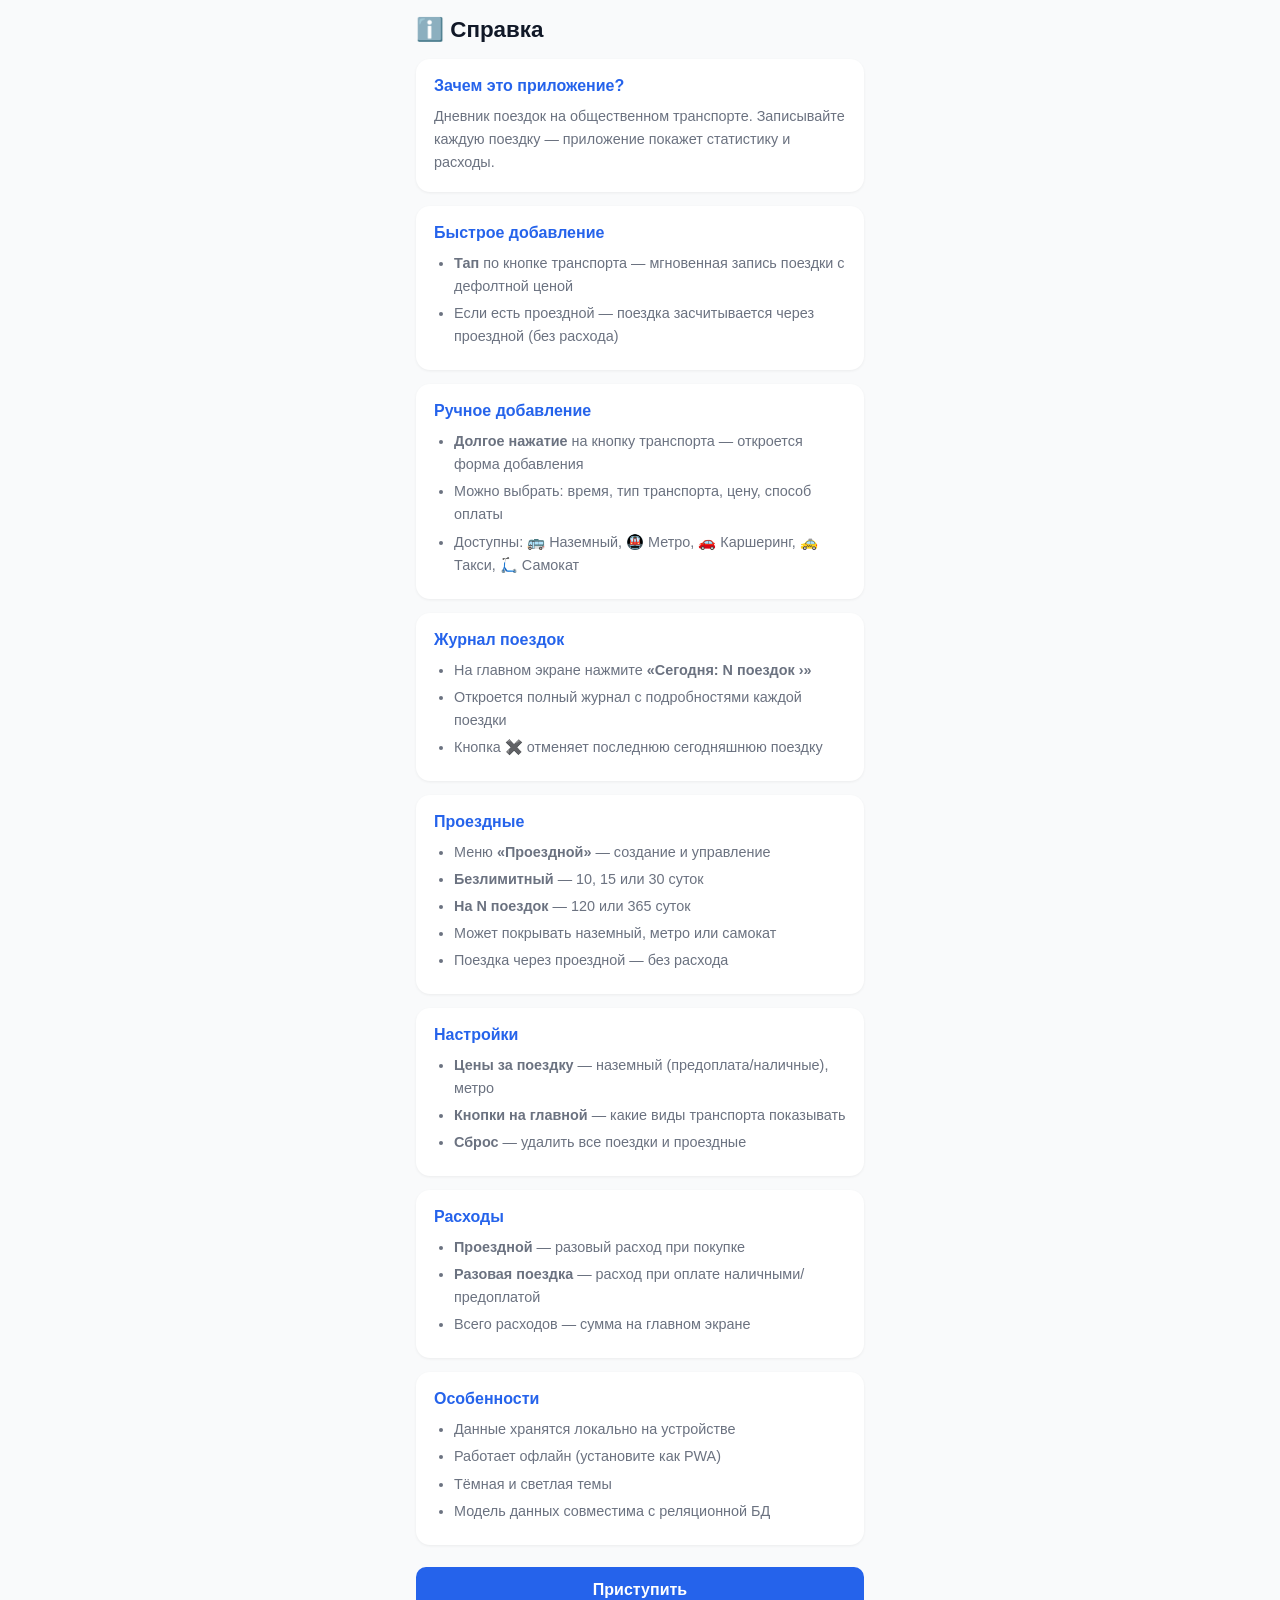
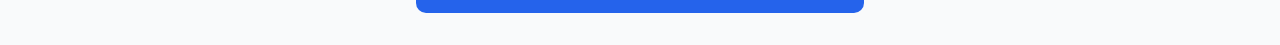
==== help.html @ 97ce7624 "Дневник поездок и расходов - нормализованная модель данных - Базовый дневник: тап/долгое нажатие для" ====
<!DOCTYPE html>
<html lang="ru">
<head>
    <meta charset="UTF-8">
    <meta name="viewport" content="width=device-width, initial-scale=1.0, user-scalable=no">
    <meta name="theme-color" content="#2563eb">
    <meta name="apple-mobile-web-app-capable" content="yes">
    <title>Справка</title>
    <link rel="manifest" href="manifest.json?v=10">
    <link rel="stylesheet" href="style.css?v=10">
    <style>
        .help-card {
            background: var(--card-bg);
            border-radius: 14px;
            padding: 18px;
            margin-bottom: 14px;
            box-shadow: 0 1px 3px rgba(0,0,0,0.06);
        }
        .help-card h3 {
            font-size: 1rem;
            margin-bottom: 10px;
            color: var(--blue);
        }
        .help-card p, .help-card li {
            font-size: 0.9rem;
            color: var(--text-secondary);
            line-height: 1.6;
        }
        .help-card ul {
            padding-left: 20px;
            margin-top: 6px;
        }
        .help-card li {
            margin-bottom: 4px;
        }
        .help-start {
            width: 100%;
            padding: 14px;
            background: var(--blue);
            color: white;
            border: none;
            border-radius: 10px;
            font-size: 1rem;
            font-weight: 600;
            cursor: pointer;
            margin-top: 8px;
        }
    </style>
</head>
<body>
    <div id="app">
        <div class="screen active">
            <div id="back-wrap">
                <a href="index.html" class="back-link" style="display:inline-block;margin-bottom:16px;color:var(--blue);text-decoration:none;font-size:0.9rem">← Назад</a>
            </div>
            <h1>ℹ️ Справка</h1>

            <div class="help-card">
                <h3>Зачем это приложение?</h3>
                <p>Дневник поездок на общественном транспорте. Записывайте каждую поездку — приложение покажет статистику и расходы.</p>
            </div>

            <div class="help-card">
                <h3>Быстрое добавление</h3>
                <ul>
                    <li><strong>Тап</strong> по кнопке транспорта — мгновенная запись поездки с дефолтной ценой</li>
                    <li>Если есть проездной — поездка засчитывается через проездной (без расхода)</li>
                </ul>
            </div>

            <div class="help-card">
                <h3>Ручное добавление</h3>
                <ul>
                    <li><strong>Долгое нажатие</strong> на кнопку транспорта — откроется форма добавления</li>
                    <li>Можно выбрать: время, тип транспорта, цену, способ оплаты</li>
                    <li>Доступны: 🚌 Наземный, 🚇 Метро, 🚗 Каршеринг, 🚕 Такси, 🛴 Самокат</li>
                </ul>
            </div>

            <div class="help-card">
                <h3>Журнал поездок</h3>
                <ul>
                    <li>На главном экране нажмите <strong>«Сегодня: N поездок ›»</strong></li>
                    <li>Откроется полный журнал с подробностями каждой поездки</li>
                    <li>Кнопка <strong>✖️</strong> отменяет последнюю сегодняшнюю поездку</li>
                </ul>
            </div>

            <div class="help-card">
                <h3>Проездные</h3>
                <ul>
                    <li>Меню <strong>«Проездной»</strong> — создание и управление</li>
                    <li><strong>Безлимитный</strong> — 10, 15 или 30 суток</li>
                    <li><strong>На N поездок</strong> — 120 или 365 суток</li>
                    <li>Может покрывать наземный, метро или самокат</li>
                    <li>Поездка через проездной — без расхода</li>
                </ul>
            </div>

            <div class="help-card">
                <h3>Настройки</h3>
                <ul>
                    <li><strong>Цены за поездку</strong> — наземный (предоплата/наличные), метро</li>
                    <li><strong>Кнопки на главной</strong> — какие виды транспорта показывать</li>
                    <li><strong>Сброс</strong> — удалить все поездки и проездные</li>
                </ul>
            </div>

            <div class="help-card">
                <h3>Расходы</h3>
                <ul>
                    <li><strong>Проездной</strong> — разовый расход при покупке</li>
                    <li><strong>Разовая поездка</strong> — расход при оплате наличными/предоплатой</li>
                    <li>Всего расходов — сумма на главном экране</li>
                </ul>
            </div>

            <div class="help-card">
                <h3>Особенности</h3>
                <ul>
                    <li>Данные хранятся локально на устройстве</li>
                    <li>Работает офлайн (установите как PWA)</li>
                    <li>Тёмная и светлая темы</li>
                    <li>Модель данных совместима с реляционной БД</li>
                </ul>
            </div>

            <button id="btn-start" class="help-start hidden">Приступить</button>
        </div>
    </div>
    <script>
        (function() {
            const THEME_KEY = 'transit_theme';
            const HELP_KEY = 'transit_help_seen';
            const saved = localStorage.getItem(THEME_KEY) || 'light';
            document.documentElement.setAttribute('data-theme', saved);

            const btn = document.getElementById('btn-start');
            const backWrap = document.getElementById('back-wrap');

            if (!localStorage.getItem(HELP_KEY)) {
                btn.classList.remove('hidden');
                backWrap.classList.add('hidden');
                btn.addEventListener('click', function() {
                    localStorage.setItem(HELP_KEY, '1');
                    window.location.href = 'index.html';
                });
            }

            document.getElementById('btn-theme').addEventListener('click', function() {
                const current = document.documentElement.getAttribute('data-theme');
                const next = current === 'dark' ? 'light' : 'dark';
                localStorage.setItem(THEME_KEY, next);
                document.documentElement.setAttribute('data-theme', next);
                this.textContent = next === 'dark' ? '☀️' : '🌙';
            });
        })();
    </script>
</body>
</html>
---- style.css ----
* {
    margin: 0;
    padding: 0;
    box-sizing: border-box;
}

.hidden {
    display: none !important;
}

:root {
    --blue: #2563eb;
    --green: #16a34a;
    --red: #dc2626;
    --gray: #6b7280;
    --yellow: #f59e0b;
    --light-gray: #f3f4f6;
    --border: #e5e7eb;
    --bg: #f9fafb;
    --card-bg: #ffffff;
    --text: #111827;
    --text-secondary: #6b7280;
}

[data-theme="dark"] {
    --blue: #3b82f6;
    --green: #22c55e;
    --red: #ef4444;
    --gray: #9ca3af;
    --yellow: #fbbf24;
    --light-gray: #374151;
    --border: #4b5563;
    --bg: #111827;
    --card-bg: #1f2937;
    --text: #f9fafb;
    --text-secondary: #9ca3af;
}

body {
    font-family: -apple-system, BlinkMacSystemFont, 'Segoe UI', Roboto, sans-serif;
    background: var(--bg);
    color: var(--text);
    min-height: 100dvh;
    -webkit-tap-highlight-color: transparent;
}

#app {
    max-width: 480px;
    margin: 0 auto;
    padding: 16px;
    padding-bottom: 32px;
}

.screen {
    display: none;
}

.screen.active {
    display: block;
}

h1 {
    font-size: 1.4rem;
    margin-bottom: 16px;
}

.header {
    display: flex;
    justify-content: space-between;
    align-items: center;
    margin-bottom: 16px;
}

.header-buttons {
    display: flex;
    align-items: center;
    gap: 8px;
}

.header h1 {
    margin-bottom: 0;
}

.btn-link {
    background: none;
    border: none;
    color: var(--text-secondary);
    font-size: 0.85rem;
    cursor: pointer;
    text-decoration: none;
}

.btn-theme {
    background: none;
    border: none;
    font-size: 1.2rem;
    cursor: pointer;
    padding: 4px;
}

.section-title {
    font-size: 0.8rem;
    font-weight: 600;
    text-transform: uppercase;
    letter-spacing: 0.05em;
    color: var(--text-secondary);
    margin-bottom: 10px;
}

.card {
    background: var(--card-bg);
    border-radius: 14px;
    padding: 16px;
    margin-bottom: 12px;
    box-shadow: 0 1px 3px rgba(0,0,0,0.06);
}

.card-title {
    font-size: 0.8rem;
    font-weight: 600;
    text-transform: uppercase;
    letter-spacing: 0.05em;
    color: var(--text-secondary);
    margin-bottom: 10px;
}

.banner {
    padding: 10px 14px;
    border-radius: 10px;
    text-align: center;
    font-weight: 600;
    font-size: 0.9rem;
    margin-bottom: 12px;
}

.banner-warn {
    background: #fef3c7;
    color: #92400e;
}

.banner-lost {
    background: #fee2e2;
    color: #991b1b;
}

[data-theme="dark"] .banner-warn {
    background: #451a03;
    color: #fbbf24;
}

[data-theme="dark"] .banner-lost {
    background: #450a0a;
    color: #fca5a5;
}

.pass-card .pass-info-line {
    text-align: center;
    font-size: 0.95rem;
    font-weight: 600;
    margin-bottom: 10px;
}

.progress-bar {
    width: 100%;
    height: 8px;
    background: var(--light-gray);
    border-radius: 4px;
    overflow: hidden;
    margin-bottom: 8px;
}

.progress-fill {
    height: 100%;
    background: var(--blue);
    border-radius: 4px;
    transition: width 0.3s;
    width: 0%;
}

.pass-progress-text {
    text-align: center;
    font-size: 0.85rem;
    font-weight: 600;
    margin-bottom: 4px;
}

.pass-remaining {
    text-align: center;
    font-size: 0.8rem;
    color: var(--text-secondary);
    margin-bottom: 10px;
}

.pass-actions {
    display: flex;
    justify-content: center;
    gap: 8px;
}

.btn-pass-action {
    padding: 6px 14px;
    border: 1px solid var(--border);
    border-radius: 8px;
    background: var(--card-bg);
    color: var(--text-secondary);
    font-size: 0.8rem;
    cursor: pointer;
}

.btn-pass-lost {
    color: var(--red);
    border-color: var(--red);
}

.btn-pass-restore {
    color: var(--green);
    border-color: var(--green);
}

.btn-pass-delete {
    color: var(--red);
    border-color: var(--red);
}

.trips-today {
    display: flex;
    justify-content: space-between;
    align-items: center;
    font-size: 0.95rem;
    margin-bottom: 12px;
}

.trips-buttons {
    display: flex;
    gap: 10px;
    margin-bottom: 8px;
}

.btn-trip-add {
    flex: 1;
    display: flex;
    align-items: center;
    justify-content: center;
    padding: 18px 12px;
    border: 2px solid var(--blue);
    border-radius: 14px;
    background: var(--card-bg);
    color: var(--blue);
    font-size: 1.1rem;
    font-weight: 600;
    cursor: pointer;
    transition: all 0.15s;
    user-select: none;
    -webkit-user-select: none;
}

.btn-trip-add:active {
    background: var(--blue);
    color: white;
}

.trips-hint {
    text-align: center;
    font-size: 0.75rem;
    color: var(--text-secondary);
    margin-bottom: 8px;
}

.btn-undo-inline {
    background: none;
    border: none;
    color: var(--red);
    font-size: 0.85rem;
    cursor: pointer;
    padding: 6px;
    display: block;
    margin: 0 auto;
}

.journal-list {
    display: flex;
    flex-direction: column;
    gap: 2px;
}

.journal-row {
    display: grid;
    grid-template-columns: 50px 1fr 80px 70px;
    gap: 6px;
    padding: 8px 0;
    font-size: 0.85rem;
    border-bottom: 1px solid var(--light-gray);
    align-items: center;
}

.journal-row:last-child {
    border-bottom: none;
}

.journal-time {
    color: var(--text-secondary);
}

.journal-transport {
    font-weight: 500;
}

.journal-payment {
    color: var(--text-secondary);
    font-size: 0.8rem;
}

.journal-price {
    text-align: right;
    font-weight: 500;
}

.no-trips {
    text-align: center;
    color: var(--text-secondary);
    font-size: 0.85rem;
    padding: 12px 0;
}

.today-link {
    display: flex;
    justify-content: space-between;
    align-items: center;
    font-size: 1rem;
    color: var(--text);
    text-decoration: none;
    padding: 4px 0 12px;
}

.today-expenses-wrap {
    color: var(--text-secondary);
    font-size: 0.9rem;
}

.stat-row {
    display: flex;
    justify-content: space-between;
    padding: 6px 0;
    font-size: 0.9rem;
}

.stat-divider {
    height: 1px;
    background: var(--border);
    margin: 4px 0;
}

.modal {
    display: none;
    position: fixed;
    inset: 0;
    background: rgba(0,0,0,0.4);
    z-index: 100;
    align-items: flex-end;
    justify-content: center;
}

.modal.active {
    display: flex;
}

.modal-content {
    background: var(--card-bg);
    border-radius: 16px 16px 0 0;
    padding: 20px;
    width: 100%;
    max-width: 480px;
    animation: slideUp 0.2s ease;
}

@keyframes slideUp {
    from { transform: translateY(100%); }
    to { transform: translateY(0); }
}

.modal-header {
    font-size: 1rem;
    font-weight: 600;
    margin-bottom: 16px;
    text-align: center;
}

.modal-buttons {
    display: flex;
    gap: 10px;
    margin-top: 16px;
}

.btn-modal {
    flex: 1;
    padding: 12px;
    border: none;
    border-radius: 10px;
    font-size: 0.95rem;
    font-weight: 600;
    cursor: pointer;
}

.btn-modal-cancel {
    background: var(--light-gray);
    color: var(--text);
}

.btn-modal-save {
    background: var(--blue);
    color: white;
}

.form-group {
    margin-bottom: 14px;
}

.form-group label {
    display: block;
    font-weight: 500;
    margin-bottom: 6px;
    font-size: 0.85rem;
}

.form-group input[type="date"],
.form-group input[type="number"],
.form-group input[type="time"],
.form-group select {
    width: 100%;
    padding: 10px 12px;
    border: 1px solid var(--border);
    border-radius: 10px;
    font-size: 0.95rem;
    background: var(--card-bg);
    color: var(--text);
    -webkit-appearance: none;
}

.pass-type-buttons,
.transport-buttons,
.duration-buttons {
    display: flex;
    gap: 8px;
}

.pass-type-btn,
.transport-btn,
.duration-btn {
    flex: 1;
    padding: 10px 6px;
    border: 2px solid var(--border);
    border-radius: 10px;
    background: var(--card-bg);
    color: var(--text);
    font-size: 0.8rem;
    font-weight: 500;
    cursor: pointer;
    transition: all 0.15s;
}

.pass-type-btn.selected,
.transport-btn.selected,
.duration-btn.selected {
    border-color: var(--blue);
    background: var(--blue);
    color: white;
}

.btn-primary {
    width: 100%;
    padding: 14px;
    background: var(--blue);
    color: white;
    border: none;
    border-radius: 10px;
    font-size: 1rem;
    font-weight: 600;
    cursor: pointer;
    margin-top: 4px;
    margin-bottom: 8px;
}

.btn-secondary {
    width: 100%;
    padding: 12px;
    background: none;
    color: var(--text-secondary);
    border: 1px solid var(--border);
    border-radius: 10px;
    font-size: 0.9rem;
    cursor: pointer;
    margin-bottom: 16px;
}

.ad-block {
    margin-top: 16px;
    text-align: center;
}

.btn-reset {
    width: 100%;
    padding: 14px;
    background: none;
    color: var(--red);
    border: 1px solid var(--red);
    border-radius: 10px;
    font-size: 0.95rem;
    font-weight: 600;
    cursor: pointer;
}
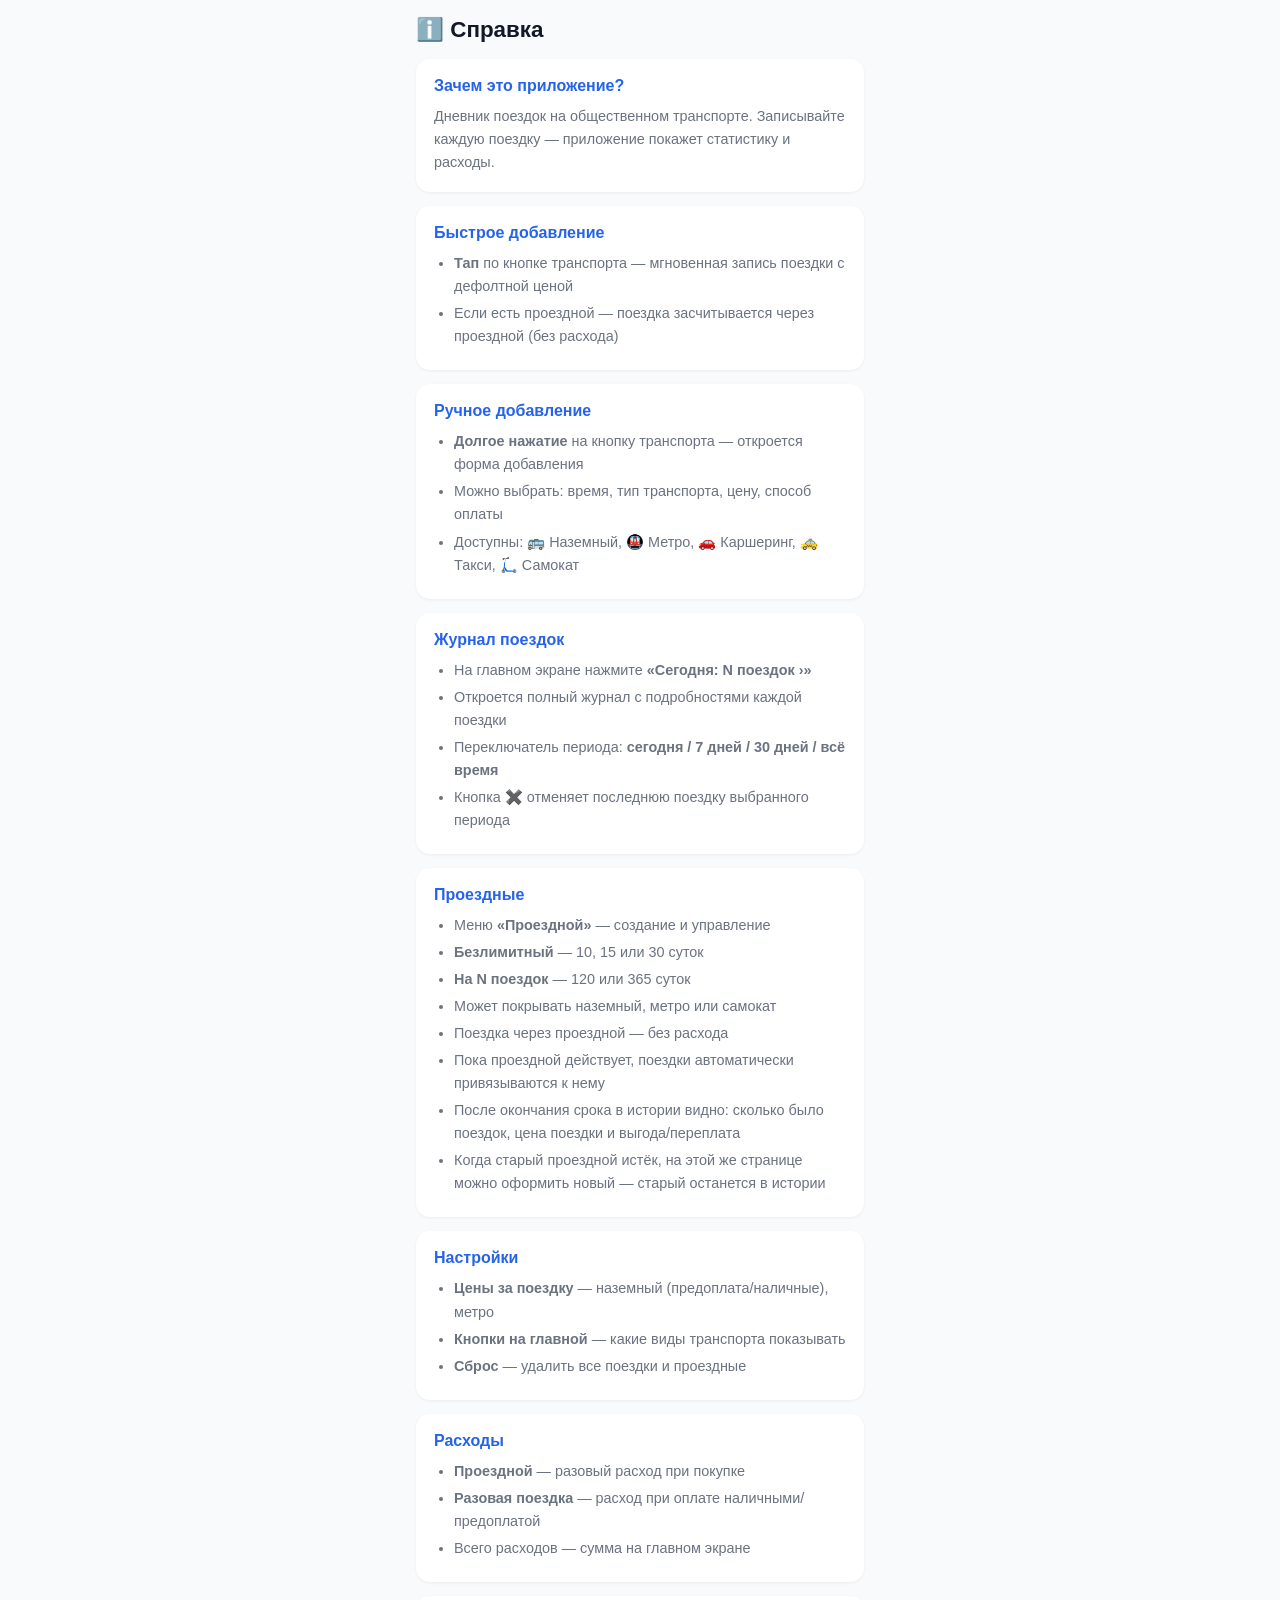
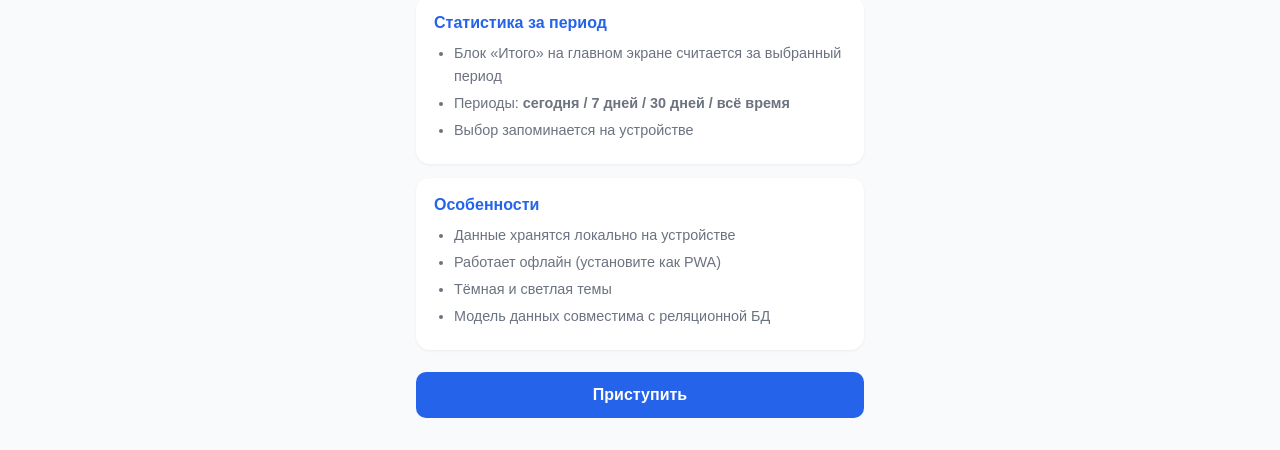
==== commit f7bc3024: "Статистика за период и учёт поездок по проездному - Главный экран: переключатель периода для блока «" ====
--- a/help.html
+++ b/help.html
@@ -6,8 +6,8 @@
     <meta name="theme-color" content="#2563eb">
     <meta name="apple-mobile-web-app-capable" content="yes">
     <title>Справка</title>
-    <link rel="manifest" href="manifest.json?v=10">
-    <link rel="stylesheet" href="style.css?v=10">
+    <link rel="manifest" href="manifest.json?v=12">
+    <link rel="stylesheet" href="style.css?v=12">
     <style>
         .help-card {
             background: var(--card-bg);
@@ -82,7 +82,8 @@
                 <ul>
                     <li>На главном экране нажмите <strong>«Сегодня: N поездок ›»</strong></li>
                     <li>Откроется полный журнал с подробностями каждой поездки</li>
-                    <li>Кнопка <strong>✖️</strong> отменяет последнюю сегодняшнюю поездку</li>
+                    <li>Переключатель периода: <strong>сегодня / 7 дней / 30 дней / всё время</strong></li>
+                    <li>Кнопка <strong>✖️</strong> отменяет последнюю поездку выбранного периода</li>
                 </ul>
             </div>
 
@@ -94,6 +95,9 @@
                     <li><strong>На N поездок</strong> — 120 или 365 суток</li>
                     <li>Может покрывать наземный, метро или самокат</li>
                     <li>Поездка через проездной — без расхода</li>
+                    <li>Пока проездной действует, поездки автоматически привязываются к нему</li>
+                    <li>После окончания срока в истории видно: сколько было поездок, цена поездки и выгода/переплата</li>
+                    <li>Когда старый проездной истёк, на этой же странице можно оформить новый — старый останется в истории</li>
                 </ul>
             </div>
 
@@ -112,6 +116,15 @@
                     <li><strong>Проездной</strong> — разовый расход при покупке</li>
                     <li><strong>Разовая поездка</strong> — расход при оплате наличными/предоплатой</li>
                     <li>Всего расходов — сумма на главном экране</li>
+                </ul>
+            </div>
+
+            <div class="help-card">
+                <h3>Статистика за период</h3>
+                <ul>
+                    <li>Блок «Итого» на главном экране считается за выбранный период</li>
+                    <li>Периоды: <strong>сегодня / 7 дней / 30 дней / всё время</strong></li>
+                    <li>Выбор запоминается на устройстве</li>
                 </ul>
             </div>
 
--- a/style.css
+++ b/style.css
@@ -98,6 +98,21 @@
     padding: 4px;
 }
 
+.btn-header-settings {
+    background: none;
+    border: none;
+    font-size: 1.1rem;
+    cursor: pointer;
+    padding: 2px 4px;
+    text-decoration: none;
+    opacity: 0.6;
+    transition: opacity 0.15s;
+}
+
+.btn-header-settings:hover {
+    opacity: 1;
+}
+
 .section-title {
     font-size: 0.8rem;
     font-weight: 600;
@@ -122,6 +137,42 @@
     letter-spacing: 0.05em;
     color: var(--text-secondary);
     margin-bottom: 10px;
+}
+
+.period-switch {
+    display: flex;
+    gap: 4px;
+    background: var(--light-gray);
+    border-radius: 10px;
+    padding: 3px;
+    margin-bottom: 12px;
+}
+
+.period-btn {
+    flex: 1 1 0;
+    border: none;
+    background: none;
+    color: var(--text-secondary);
+    font-family: inherit;
+    font-size: 0.78rem;
+    font-weight: 500;
+    padding: 7px 2px;
+    border-radius: 8px;
+    cursor: pointer;
+    white-space: nowrap;
+    transition: background 0.15s, color 0.15s;
+}
+
+.period-btn.selected {
+    background: var(--card-bg);
+    color: var(--blue);
+    font-weight: 600;
+    box-shadow: 0 1px 2px rgba(0,0,0,0.08);
+}
+
+.stat-empty {
+    color: var(--text-secondary);
+    font-size: 0.85rem;
 }
 
 .banner {
@@ -191,10 +242,117 @@
     margin-bottom: 10px;
 }
 
-.pass-actions {
-    display: flex;
-    justify-content: center;
+.pass-stats-line {
+    text-align: center;
+    font-size: 0.78rem;
+    color: var(--text-secondary);
+    line-height: 1.4;
+    margin-bottom: 10px;
+    padding-top: 8px;
+    border-top: 1px solid var(--border);
+}
+
+.pass-history-item {
+    padding: 12px 0;
+    border-top: 1px solid var(--border);
+}
+
+.pass-history-item:first-child {
+    padding-top: 0;
+    border-top: none;
+}
+
+.pass-history-item:last-child {
+    padding-bottom: 0;
+}
+
+.pass-history-dates,
+.pass-history-status {
+    font-size: 0.8rem;
+    color: var(--text-secondary);
+}
+
+.pass-history-stats {
+    display: flex;
+    justify-content: space-between;
     gap: 8px;
+    flex-wrap: wrap;
+    font-size: 0.8rem;
+    color: var(--text-secondary);
+    padding-top: 6px;
+}
+
+.saving-good {
+    color: var(--green);
+    font-weight: 600;
+}
+
+.saving-bad {
+    color: var(--red);
+    font-weight: 600;
+}
+
+.pass-header-row {
+    display: flex;
+    justify-content: space-between;
+    align-items: center;
+    margin-bottom: 10px;
+}
+
+.pass-header-row .pass-info-line {
+    text-align: left;
+    margin-bottom: 0;
+}
+
+.btn-pass-settings {
+    background: none;
+    border: none;
+    font-size: 1.1rem;
+    cursor: pointer;
+    padding: 2px 4px;
+    opacity: 0.5;
+    transition: opacity 0.15s;
+}
+
+.btn-pass-settings:hover {
+    opacity: 1;
+}
+
+.pass-settings-menu {
+    display: flex;
+    flex-direction: column;
+    gap: 4px;
+    margin-top: 10px;
+    padding-top: 10px;
+    border-top: 1px solid var(--border);
+}
+
+.pass-settings-item {
+    width: 100%;
+    padding: 10px;
+    border: none;
+    border-radius: 8px;
+    background: none;
+    text-align: left;
+    font-size: 0.9rem;
+    cursor: pointer;
+    transition: background 0.15s;
+}
+
+.pass-settings-item:active {
+    background: var(--light-gray);
+}
+
+.pass-settings-lost {
+    color: var(--red);
+}
+
+.pass-settings-restore {
+    color: var(--green);
+}
+
+.pass-settings-delete {
+    color: var(--red);
 }
 
 .btn-pass-action {
@@ -232,12 +390,13 @@
 
 .trips-buttons {
     display: flex;
+    flex-wrap: wrap;
     gap: 10px;
     margin-bottom: 8px;
 }
 
 .btn-trip-add {
-    flex: 1;
+    flex: 1 1 auto;
     display: flex;
     align-items: center;
     justify-content: center;
@@ -281,6 +440,40 @@
     display: flex;
     flex-direction: column;
     gap: 2px;
+}
+
+.journal-summary {
+    display: flex;
+    justify-content: space-between;
+    align-items: baseline;
+    gap: 8px;
+    font-size: 0.9rem;
+    color: var(--text-secondary);
+    padding: 0 2px 10px;
+    flex-wrap: wrap;
+}
+
+.journal-summary strong {
+    color: var(--text);
+}
+
+.journal-summary-pass {
+    color: var(--text-secondary);
+    font-size: 0.8rem;
+}
+
+.journal-day-title {
+    font-size: 0.75rem;
+    font-weight: 600;
+    text-transform: uppercase;
+    letter-spacing: 0.04em;
+    color: var(--text-secondary);
+    padding: 12px 0 4px;
+    border-bottom: 1px solid var(--border);
+}
+
+.journal-day-title:first-child {
+    padding-top: 0;
 }
 
 .journal-row {
@@ -440,13 +633,15 @@
 .transport-buttons,
 .duration-buttons {
     display: flex;
+    flex-wrap: wrap;
     gap: 8px;
 }
 
 .pass-type-btn,
 .transport-btn,
 .duration-btn {
-    flex: 1;
+    flex: 1 1 auto;
+    min-width: 0;
     padding: 10px 6px;
     border: 2px solid var(--border);
     border-radius: 10px;
@@ -508,3 +703,71 @@
     font-weight: 600;
     cursor: pointer;
 }
+
+.plan-row {
+    display: flex;
+    justify-content: space-between;
+    align-items: center;
+    gap: 10px;
+    padding: 8px 0;
+    font-size: 0.9rem;
+    border-bottom: 1px solid var(--light-gray);
+}
+
+.plan-row:last-child {
+    border-bottom: none;
+}
+
+.plan-label {
+    font-weight: 600;
+    color: var(--green);
+    min-width: 100px;
+}
+
+.plan-date {
+    color: var(--text);
+    font-weight: 500;
+}
+
+.plan-count {
+    color: var(--text-secondary);
+    font-size: 0.8rem;
+}
+
+.plan-section {
+    padding: 10px 0;
+    border-bottom: 1px solid var(--border);
+}
+
+.plan-section:last-child {
+    border-bottom: none;
+}
+
+.plan-section-title {
+    font-size: 0.9rem;
+    font-weight: 700;
+    color: var(--text);
+    margin-bottom: 6px;
+}
+
+.plan-current .plan-section-title {
+    color: var(--blue);
+}
+
+.calc-summary {
+    display: flex;
+    justify-content: space-between;
+    align-items: center;
+    cursor: pointer;
+    font-size: 1rem;
+    font-weight: 600;
+}
+
+.calc-expand {
+    font-size: 0.8rem;
+    color: var(--text-secondary);
+}
+
+.calc-details.hidden {
+    display: none;
+}
